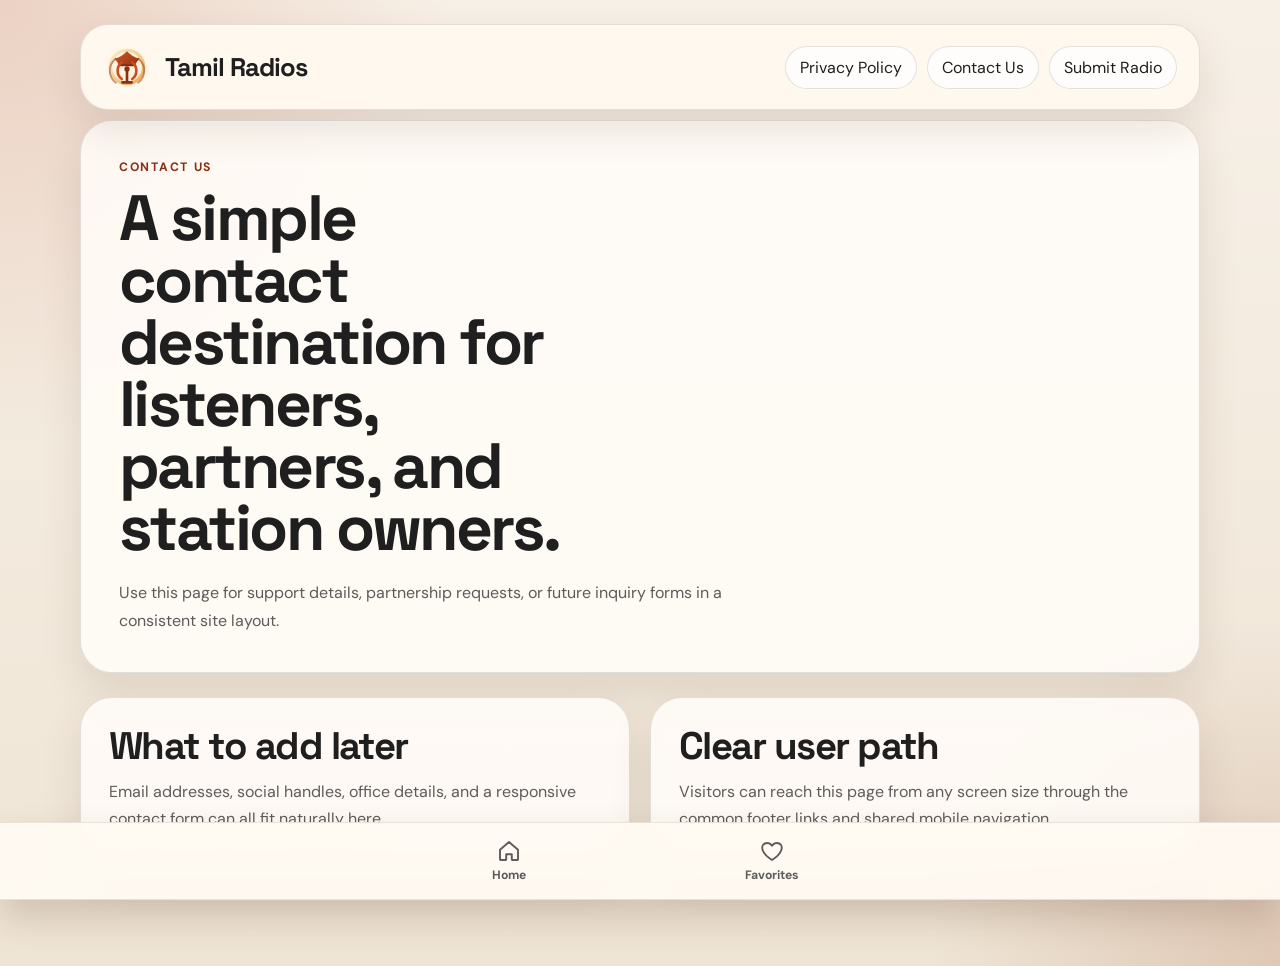
==== contact-us.html @ 3295863f "first commit" ====
<!DOCTYPE html>
<html lang="en">
<head>
  <meta charset="UTF-8">
  <meta name="viewport" content="width=device-width, initial-scale=1.0">
  <title>Radio Star | Contact US</title>
  <link rel="preconnect" href="https://fonts.googleapis.com">
  <link rel="preconnect" href="https://fonts.gstatic.com" crossorigin>
  <link href="https://fonts.googleapis.com/css2?family=DM+Sans:wght@400;500;700&family=Space+Grotesk:wght@500;700&display=swap" rel="stylesheet">
  <link rel="stylesheet" href="styles.css">
</head>
<body data-page="contact-us">
  <div class="page-shell">
    <div data-include="header"></div>
    <main class="inner-main">
      <section class="page-hero">
        <p class="eyebrow">Contact US</p>
        <h1>A simple contact destination for listeners, partners, and station owners.</h1>
        <p class="hero-text">Use this page for support details, partnership requests, or future inquiry forms in a consistent site layout.</p>
      </section>
      <section class="content-grid">
        <article class="info-panel">
          <h2>What to add later</h2>
          <p>Email addresses, social handles, office details, and a responsive contact form can all fit naturally here.</p>
        </article>
        <article class="info-panel">
          <h2>Clear user path</h2>
          <p>Visitors can reach this page from any screen size through the common footer links and shared mobile navigation.</p>
        </article>
      </section>
    </main>
    <div data-include="footer"></div>
  </div>
  <script src="shared.js"></script>
</body>
</html>
---- styles.css ----
:root {
  --bg: #f5efe4;
  --surface: rgba(255, 252, 247, 0.88);
  --surface-strong: #fffaf0;
  --text: #1f1f1f;
  --muted: #5c5c5c;
  --line: rgba(31, 31, 31, 0.12);
  --accent: #b6461f;
  --accent-dark: #892f12;
  --accent-soft: #f4d1b8;
  --shadow: 0 18px 40px rgba(83, 51, 32, 0.12);
}

* {
  box-sizing: border-box;
}

html {
  scroll-behavior: smooth;
}

body {
  margin: 0;
  font-family: "DM Sans", sans-serif;
  color: var(--text);
  background:
    radial-gradient(circle at top left, rgba(182, 70, 31, 0.18), transparent 28%),
    radial-gradient(circle at bottom right, rgba(139, 47, 18, 0.16), transparent 22%),
    linear-gradient(180deg, #f7f0e7 0%, #efe5d5 100%);
}

a {
  color: inherit;
  text-decoration: none;
}

.page-shell {
  min-height: 100vh;
  padding: 24px 24px 104px;
}

.site-header,
.hero,
.languages-section {
  width: min(1120px, 100%);
  margin: 0 auto;
}

.site-header {
  position: relative;
  top: 0;
  z-index: 20;
  display: flex;
  align-items: center;
  gap: 20px;
  padding: 18px 22px;
  border: 1px solid var(--line);
  border-radius: 28px;
  background: #fff8ef;
  box-shadow: var(--shadow);
}

.brand-row {
  display: flex;
  align-items: center;
  gap: 16px;
  flex: 0 0 auto;
}

.brand {
  display: inline-flex;
  align-items: center;
  gap: 14px;
  font-family: "Space Grotesk", sans-serif;
  font-size: 1.6rem;
  font-weight: 700;
  letter-spacing: -0.04em;
}

.brand-logo {
  width: 48px;
  height: 48px;
  flex: 0 0 auto;
}

.brand-text {
  display: inline-block;
}

.site-nav {
  display: flex;
  flex-wrap: wrap;
  gap: 10px;
  margin-left: auto;
  justify-content: flex-end;
}

.site-nav a,
.footer-links a {
  padding: 10px 14px;
  border: 1px solid var(--line);
  border-radius: 999px;
  background: rgba(255, 255, 255, 0.72);
  transition: transform 0.25s ease, background 0.25s ease, border-color 0.25s ease;
}

.site-nav a.is-active,
.footer-links a.is-active {
  background: var(--accent-soft);
  border-color: rgba(182, 70, 31, 0.45);
}

.site-nav a:hover,
.footer-links a:hover,
.site-nav a:focus-visible,
.footer-links a:focus-visible,
.primary-btn:hover,
.primary-btn:focus-visible,
.secondary-btn:hover,
.secondary-btn:focus-visible {
  transform: translateY(-2px);
}

.site-nav a:hover,
.site-nav a:focus-visible,
.footer-links a:hover,
.footer-links a:focus-visible {
  background: var(--accent-soft);
  border-color: rgba(182, 70, 31, 0.35);
}

.menu-toggle {
  display: none;
  width: 48px;
  height: 48px;
  border: 1px solid var(--line);
  border-radius: 14px;
  background: rgba(255, 255, 255, 0.7);
  cursor: pointer;
}

.menu-toggle span {
  display: block;
  width: 20px;
  height: 2px;
  margin: 5px auto;
  background: var(--text);
  border-radius: 999px;
}

.hero {
  display: grid;
  grid-template-columns: minmax(0, 1.3fr) minmax(280px, 0.9fr);
  gap: 24px;
  padding: 52px 0 28px;
  align-items: stretch;
}

.hero-copy,
.hero-card,
.languages-section {
  border: 1px solid var(--line);
  border-radius: 32px;
  background: var(--surface);
  box-shadow: var(--shadow);
}

.hero-copy {
  padding: 38px;
}

.hero-card {
  padding: 32px;
  background:
    linear-gradient(145deg, rgba(182, 70, 31, 0.12), rgba(255, 250, 240, 0.9)),
    var(--surface-strong);
  display: flex;
  flex-direction: column;
  justify-content: center;
}

.eyebrow,
.card-label {
  margin: 0 0 12px;
  text-transform: uppercase;
  letter-spacing: 0.14em;
  font-size: 0.76rem;
  color: var(--accent-dark);
  font-weight: 700;
}

h1,
h2,
h3 {
  margin: 0;
  font-family: "Space Grotesk", sans-serif;
  letter-spacing: -0.04em;
}

h1 {
  font-size: clamp(2.5rem, 5vw, 4.7rem);
  line-height: 0.97;
  max-width: 11ch;
}

h2 {
  font-size: clamp(1.6rem, 3vw, 2.4rem);
  line-height: 1.05;
}

.hero-text,
.hero-card p,
.language-card p,
.footer-bottom p {
  color: var(--muted);
  line-height: 1.7;
  font-size: 1rem;
}

.hero-text {
  max-width: 58ch;
  margin: 20px 0 0;
}

.hero-actions {
  display: flex;
  flex-wrap: wrap;
  gap: 14px;
  margin-top: 28px;
}

.primary-btn,
.secondary-btn {
  padding: 14px 20px;
  border-radius: 999px;
  font-weight: 700;
  transition: transform 0.25s ease, background 0.25s ease;
}

.primary-btn {
  color: #fff7f2;
  background: linear-gradient(135deg, var(--accent), var(--accent-dark));
}

.secondary-btn {
  border: 1px solid var(--line);
  background: rgba(255, 255, 255, 0.74);
}

.languages-section {
  padding: 34px;
  margin-top: 8px;
}

.section-heading {
  margin-bottom: 22px;
}

.language-grid {
  display: grid;
  grid-template-columns: repeat(4, minmax(0, 1fr));
  gap: 18px;
}

.language-card {
  display: block;
  padding: 22px;
  border-radius: 24px;
  background: rgba(255, 255, 255, 0.76);
  border: 1px solid rgba(31, 31, 31, 0.08);
  transition: transform 0.25s ease, border-color 0.25s ease, background 0.25s ease;
}

.language-card h3 {
  margin-bottom: 10px;
  font-size: 1.35rem;
}

.language-card:hover,
.language-card:focus-visible {
  transform: translateY(-4px);
  border-color: rgba(182, 70, 31, 0.3);
  background: rgba(255, 248, 241, 0.92);
}

.inner-main {
  width: min(1120px, 100%);
  margin: 10px auto 0;
  padding: 0;
}

.breadcrumb {
  display: flex;
  flex-wrap: wrap;
  align-items: center;
  gap: 10px;
  margin-bottom: 22px;
  color: var(--muted);
}

.breadcrumb a {
  color: var(--accent-dark);
}

.breadcrumb-separator {
  color: rgba(31, 31, 31, 0.35);
}

.page-hero,
.info-panel,
.player-panel {
  border: 1px solid var(--line);
  border-radius: 32px;
  background: var(--surface);
  box-shadow: var(--shadow);
}

.page-hero {
  padding: 38px;
}

.player-panel {
  display: grid;
  grid-template-columns: minmax(0, 1.1fr) minmax(280px, 0.9fr);
  gap: 20px;
  align-items: center;
  margin-top: 24px;
  padding: 28px 32px;
}

.player-description {
  margin: 12px 0 0;
  color: var(--muted);
  line-height: 1.7;
}

.player-panel-note {
  padding: 18px 20px;
  border: 1px dashed rgba(31, 31, 31, 0.16);
  border-radius: 20px;
  background: rgba(255, 255, 255, 0.58);
  color: var(--muted);
  line-height: 1.7;
}

.player-panel-note p {
  margin: 0;
}

.player-page {
  display: block;
  width: 100%;
  text-align: center;
}

.player-detail-card {
  width: 100%;
  margin: 0 auto;
  padding: 34px;
  border: 1px solid var(--line);
  border-radius: 32px;
  background: var(--surface);
  box-shadow: var(--shadow);
}

.player-station-image {
  display: block;
  width: 250px;
  height: 250px;
  margin: 24px auto 18px;
  object-fit: cover;
  border-radius: 28px;
}

.player-page-audio {
  margin-top: 6px;
  width: 100%;
}

.player-actions {
  display: flex;
  flex-wrap: wrap;
  gap: 12px;
  align-items: center;
  justify-content: center;
  margin-top: 22px;
}

.player-station-description {
  margin-top: 22px;
  width: 100%;
  max-width: 100%;
}

.player-actions .secondary-btn[disabled] {
  opacity: 0.5;
  cursor: not-allowed;
  transform: none;
}

.control-bar {
  display: flex;
  align-items: center;
  gap: 10px;
  padding: 0;
}

.icon-btn {
  display: inline-flex;
  align-items: center;
  justify-content: center;
  width: 44px;
  height: 44px;
  border: 1px solid var(--line);
  border-radius: 999px;
  background: #fffaf3;
  color: var(--text);
  cursor: pointer;
  font-size: 1rem;
  transition: transform 0.25s ease, background 0.25s ease, border-color 0.25s ease;
}

@media (min-width: 921px) {
  .icon-btn {
    width: 53px;
    height: 53px;
    font-size: 1.2rem;
  }
}

.icon-btn:hover,
.icon-btn:focus-visible {
  transform: translateY(-2px);
  background: var(--accent-soft);
  border-color: rgba(182, 70, 31, 0.35);
}

.icon-btn[disabled] {
  opacity: 0.45;
  cursor: not-allowed;
  transform: none;
}

.icon-btn-primary {
  background: linear-gradient(135deg, var(--accent), var(--accent-dark));
  color: #fff7f2;
  border-color: transparent;
}

.icon-btn-active {
  background: linear-gradient(135deg, var(--accent), var(--accent-dark));
  color: #fff7f2;
  border-color: transparent;
}

.share-icon {
  display: inline-flex;
  width: 22px;
  height: 22px;
}

.share-icon svg {
  width: 100%;
  height: 100%;
}

.share-menu {
  display: flex;
  flex-wrap: wrap;
  justify-content: center;
  gap: 10px;
  margin-top: 14px;
}

.share-link {
  display: inline-flex;
  align-items: center;
  justify-content: center;
  min-width: 108px;
  padding: 10px 14px;
  border: 1px solid var(--line);
  border-radius: 999px;
  background: rgba(255, 255, 255, 0.78);
  color: var(--text);
  font-size: 0.95rem;
  text-decoration: none;
  cursor: pointer;
}

.share-link-button {
  font: inherit;
}

.radio-player {
  width: 100%;
}

.station-section {
  margin-top: 24px;
}

body[data-page="home"] .page-shell,
body[data-page="favorites"] .page-shell {
  display: flex;
  height: 100vh;
  height: 100dvh;
  overflow: hidden;
  flex-direction: column;
}

body[data-page="home"] .inner-main,
body[data-page="favorites"] .inner-main {
  display: flex;
  flex: 1 1 auto;
  min-height: 0;
}

body[data-page="home"] .station-section,
body[data-page="favorites"] .station-section {
  display: flex;
  width: 100%;
  min-height: 0;
  flex: 1 1 auto;
  flex-direction: column;
}

.section-heading,
.search-bar-wrap {
  flex: 0 0 auto;
}

.search-bar-wrap {
  margin-bottom: 22px;
}

body[data-page="favorites"] .section-heading {
  margin-bottom: 22px;
}

.radio-search {
  width: 100%;
  padding: 14px 18px;
  border: 1px solid rgba(31, 31, 31, 0.12);
  border-radius: 18px;
  background: rgba(255, 255, 255, 0.76);
  font: inherit;
  color: var(--text);
  box-shadow: var(--shadow);
}

.radio-search:focus {
  outline: 2px solid rgba(182, 70, 31, 0.22);
  border-color: rgba(182, 70, 31, 0.35);
}

.sr-only {
  position: absolute;
  width: 1px;
  height: 1px;
  padding: 0;
  margin: -1px;
  overflow: hidden;
  clip: rect(0, 0, 0, 0);
  white-space: nowrap;
  border: 0;
}

.radio-grid {
  display: grid;
  grid-template-columns: repeat(6, minmax(0, 1fr));
  gap: 20px;
}

body[data-page="home"] .radio-grid,
body[data-page="favorites"] .radio-grid {
  min-height: 0;
  overflow-y: auto;
  overscroll-behavior: contain;
  padding: 2px 8px 12px 0;
  scrollbar-gutter: stable;
}

.radio-card {
  min-width: 0;
  height: 100%;
}

.radio-trigger {
  display: flex;
  flex-direction: column;
  width: 100%;
  height: 100%;
  padding: 0;
  border: 1px solid rgba(31, 31, 31, 0.08);
  border-radius: 24px;
  background: rgba(255, 255, 255, 0.78);
  text-align: left;
  cursor: pointer;
  overflow: hidden;
  box-shadow: var(--shadow);
  transition: transform 0.25s ease, border-color 0.25s ease, background 0.25s ease;
}

.radio-trigger:hover,
.radio-trigger:focus-visible {
  transform: translateY(-4px);
  border-color: rgba(182, 70, 31, 0.3);
  background: rgba(255, 248, 241, 0.96);
}

.radio-image {
  display: block;
  width: 100%;
  height: 140px;
  object-fit: cover;
  object-position: center;
  background:
    linear-gradient(180deg, rgba(255, 251, 245, 0.98), rgba(240, 229, 213, 0.92));
}

.radio-copy {
  display: flex;
  align-items: center;
  justify-content: center;
  flex: 1;
  padding: 16px 14px 18px;
  border-top: 1px solid rgba(31, 31, 31, 0.08);
}

.radio-copy h3 {
  margin: 0;
  font-size: 1rem;
  line-height: 1.35;
  text-align: center;
  display: -webkit-box;
  -webkit-line-clamp: 2;
  -webkit-box-orient: vertical;
  overflow: hidden;
}

.loading-state {
  color: var(--muted);
  line-height: 1.7;
}

.loading-state {
  grid-column: 1 / -1;
  padding: 24px;
  border: 1px dashed rgba(31, 31, 31, 0.18);
  border-radius: 20px;
  background: rgba(255, 255, 255, 0.5);
}

.content-grid {
  display: grid;
  grid-template-columns: repeat(2, minmax(0, 1fr));
  gap: 20px;
  margin-top: 24px;
}

.info-panel {
  padding: 28px;
}

.info-panel h2 {
  margin-bottom: 12px;
}

.info-panel p {
  margin: 0;
  color: var(--muted);
  line-height: 1.7;
}

.footer-links {
  display: flex;
  flex-wrap: wrap;
  gap: 12px;
}

.site-footer {
  position: fixed;
  left: 0;
  bottom: 0px;
  z-index: 50;
  width: 100%;
  padding: 7px;
  border: 1px solid rgba(31, 31, 31, 0.1);
  border-right: 0;
  border-left: 0;
 /* border-radius: 26px 26px 0 0; */
  background: rgba(255, 250, 243, 0.94);
  box-shadow: 0 18px 36px rgba(83, 51, 32, 0.2);
  backdrop-filter: blur(16px);
}

.bottom-nav {
  display: flex;
  align-items: center;
  justify-content: space-between;
  gap: 6px;
  width: min(520px, 100%);
  margin: 0 auto;
}

.bottom-nav-link {
  position: relative;
  display: flex;
  flex: 1 1 0;
  min-width: 0;
  min-height: 62px;
  flex-direction: column;
  align-items: center;
  justify-content: center;
  gap: 4px;
  border-radius: 20px;
  color: var(--muted);
  font-size: 0.76rem;
  font-weight: 700;
  transition: background 0.25s ease, color 0.25s ease, transform 0.25s ease;
}

.bottom-nav-link:hover,
.bottom-nav-link:focus-visible,
.bottom-nav-link.is-active {
  color: var(--accent-dark);
  background: var(--accent-soft);
}

.bottom-nav-link:hover,
.bottom-nav-link:focus-visible {
  transform: translateY(-2px);
}

.bottom-nav-icon {
  display: inline-flex;
  width: 24px;
  height: 24px;
}

.bottom-nav-icon svg {
  width: 100%;
  height: 100%;
  fill: none;
  stroke: currentColor;
  stroke-width: 1.9;
  stroke-linecap: round;
  stroke-linejoin: round;
}

.bottom-nav-link.is-active .bottom-nav-icon svg {
  fill: currentColor;
}

.bottom-nav-label {
  max-width: 100%;
  overflow: hidden;
  text-overflow: ellipsis;
  white-space: nowrap;
}

@media (max-width: 920px) {
  .hero {
    grid-template-columns: 1fr;
  }

  .language-grid {
    grid-template-columns: repeat(2, minmax(0, 1fr));
  }

  .content-grid {
    grid-template-columns: 1fr;
  }

  .player-panel,
  .radio-grid {
    grid-template-columns: repeat(3, minmax(0, 1fr));
  }

  .control-bar {
    width: 100%;
    justify-content: center;
  }

}

@media (max-width: 720px) {
  .page-shell {
    padding: 16px 16px 100px;
  }

  .site-header {
    flex-direction: column;
    align-items: stretch;
    padding: 16px;
    border-radius: 22px;
  }

  .menu-toggle {
    display: inline-block;
  }

  .brand-row {
    justify-content: space-between;
  }

  .site-nav {
    display: none;
    flex-direction: column;
    margin-left: 0;
  }

  .site-nav.is-open {
    display: flex;
  }

  .site-nav a,
  .footer-links a {
    width: 100%;
    text-align: center;
  }

  .hero-copy,
  .hero-card,
  .page-hero,
  .info-panel,
  .player-panel,
  .player-detail-card,
  .languages-section {
    border-radius: 24px;
  }

  .hero-copy,
  .hero-card,
  .page-hero,
  .info-panel,
  .player-panel,
  .player-detail-card,
  .languages-section {
    padding-left: 20px;
    padding-right: 20px;
  }

  .language-grid {
    grid-template-columns: 1fr;
  }

  .radio-grid {
    grid-template-columns: repeat(2, minmax(0, 1fr));
    gap: 16px;
  }

  .radio-image {
    height: 124px;
  }

  .control-bar {
    flex-wrap: wrap;
  }

  .player-station-image {
    width: min(100%, 250px);
    height: auto;
    aspect-ratio: 1 / 1;
  }

  h1 {
    max-width: 100%;
  }
}
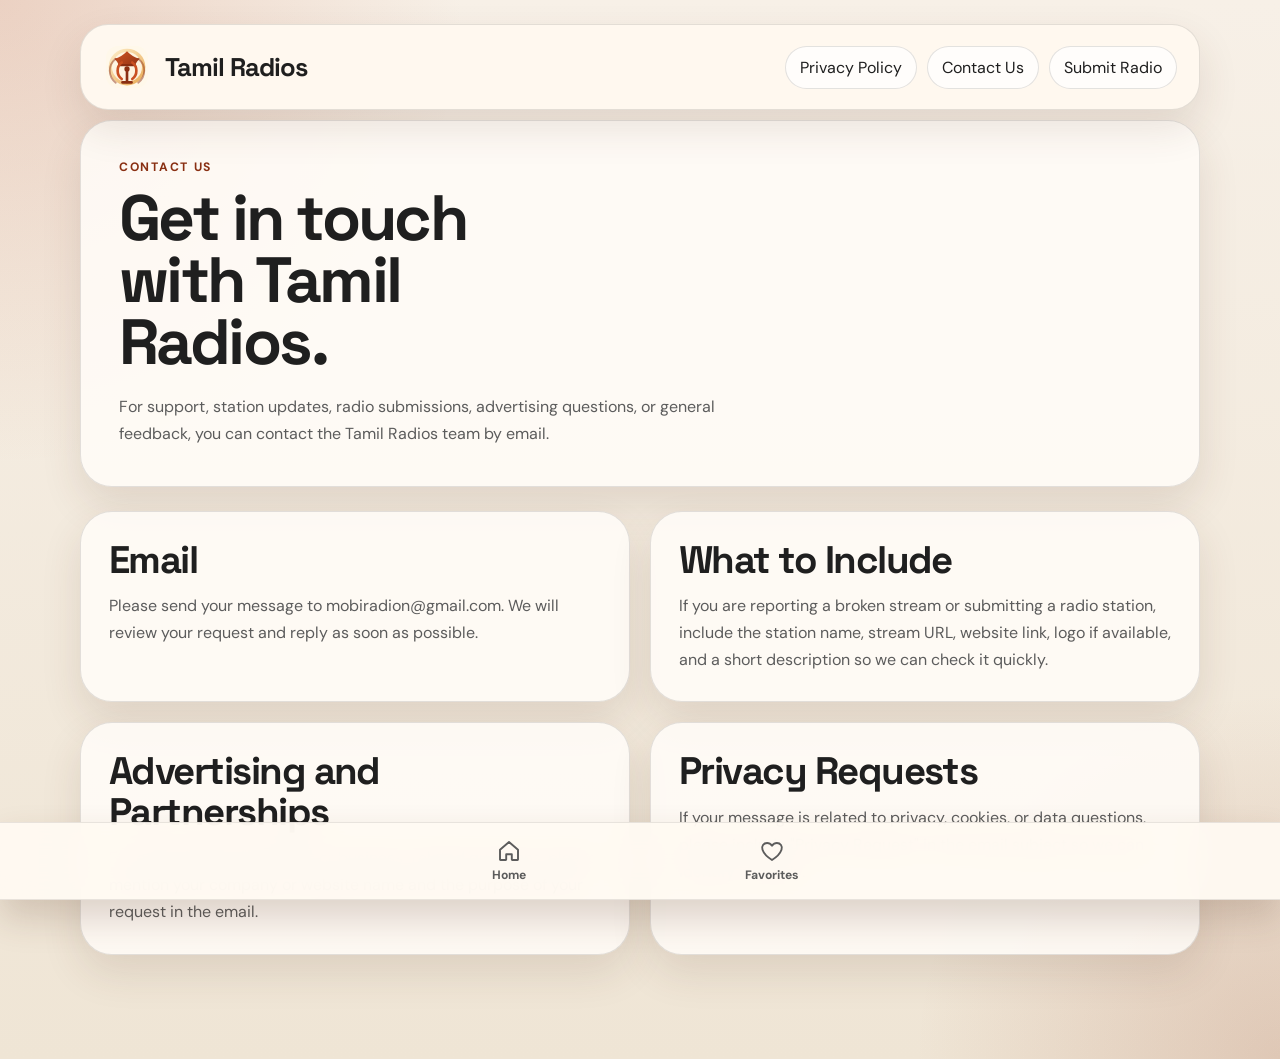
==== commit f41c1acd: "second rev" ====
--- a/contact-us.html
+++ b/contact-us.html
@@ -14,18 +14,26 @@
     <div data-include="header"></div>
     <main class="inner-main">
       <section class="page-hero">
-        <p class="eyebrow">Contact US</p>
-        <h1>A simple contact destination for listeners, partners, and station owners.</h1>
-        <p class="hero-text">Use this page for support details, partnership requests, or future inquiry forms in a consistent site layout.</p>
+        <p class="eyebrow">Contact Us</p>
+        <h1>Get in touch with Tamil Radios.</h1>
+        <p class="hero-text">For support, station updates, radio submissions, advertising questions, or general feedback, you can contact the Tamil Radios team by email.</p>
       </section>
       <section class="content-grid">
         <article class="info-panel">
-          <h2>What to add later</h2>
-          <p>Email addresses, social handles, office details, and a responsive contact form can all fit naturally here.</p>
+          <h2>Email</h2>
+          <p>Please send your message to <a href="mailto:mobiradion@gmail.com">mobiradion@gmail.com</a>. We will review your request and reply as soon as possible.</p>
         </article>
         <article class="info-panel">
-          <h2>Clear user path</h2>
-          <p>Visitors can reach this page from any screen size through the common footer links and shared mobile navigation.</p>
+          <h2>What to Include</h2>
+          <p>If you are reporting a broken stream or submitting a radio station, include the station name, stream URL, website link, logo if available, and a short description so we can check it quickly.</p>
+        </article>
+        <article class="info-panel">
+          <h2>Advertising and Partnerships</h2>
+          <p>For advertising, partnership, or business-related questions, please mention your company or website name and the purpose of your request in the email.</p>
+        </article>
+        <article class="info-panel">
+          <h2>Privacy Requests</h2>
+          <p>If your message is related to privacy, cookies, or data questions, please include "Privacy Request" in the email subject so we can identify it clearly.</p>
         </article>
       </section>
     </main>
